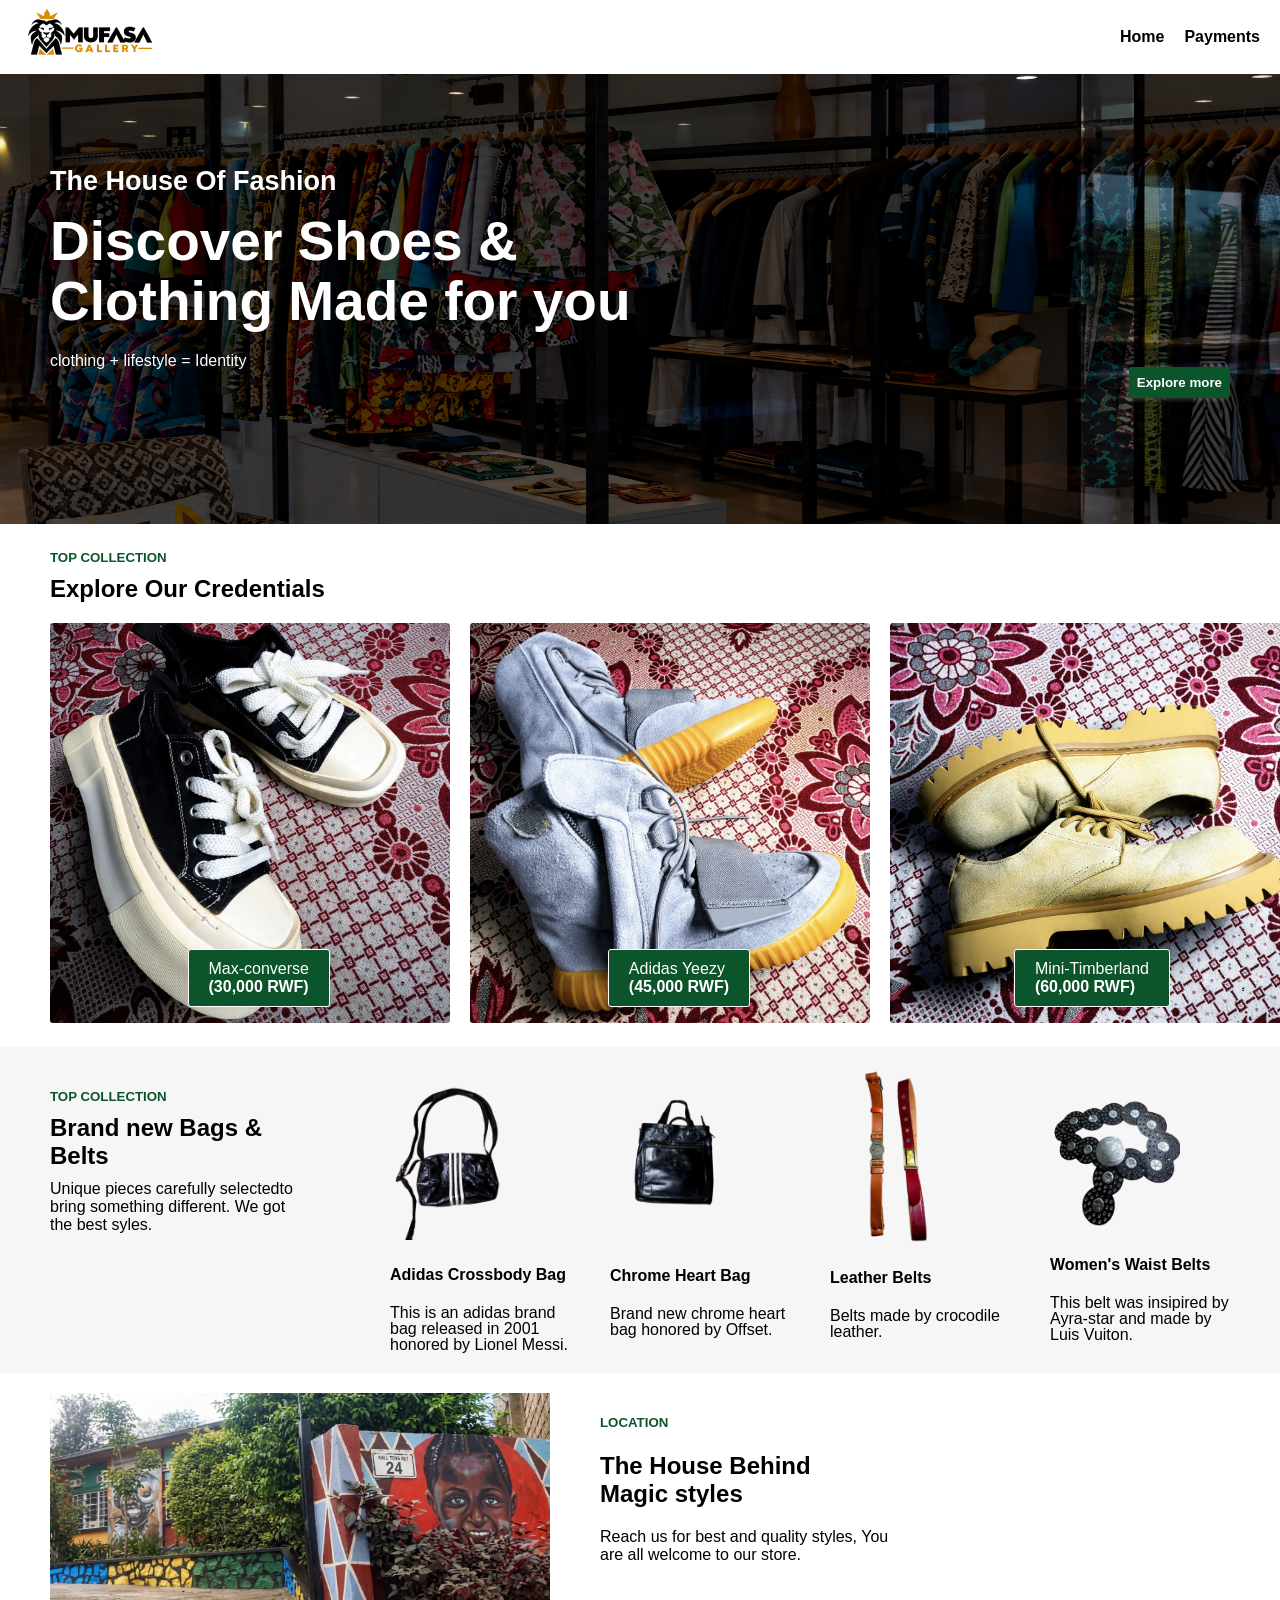
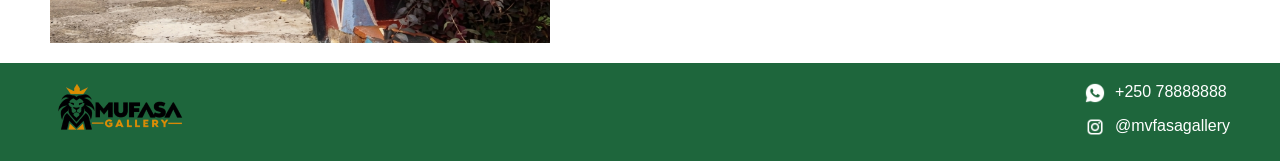
==== index.html @ 7f9b9908 "added new link" ====
<!doctype html>
<html>
  <head>
    <title>Mufasa Store</title>

    <link rel="stylesheet" href="styles.css" />
  </head>

  <body>
    <header>
      <div class="logo">
        <a href="https://html-css-project-orpin.vercel.app/"
          ><img src="./Images/Logo.png" alt=""
        /></a>
      </div>
      <div class="navs">
        <p class="nav">Home</p>
        <p class="nav">Payments</p>
      </div>
    </header>

    <main>
      <section>
        <div class="home-pic">
          <img src="./Images/Clothing store.png" alt="" />

          <div class="home-pic-description">
            <h3>The House Of Fashion</h3>
            <h1>Discover Shoes &amp; Clothing Made for you</h1>
            <p>clothing &#43; lifestyle &#61; Identity</p>
          </div>
          <div class="explore">
            <button class="explore-button">Explore more</button>
          </div>
        </div>
      </section>

      <section>
        <div class="top-collection">
          <h5>TOP COLLECTION</h5>
          <h2>Explore Our Credentials</h2>
        </div>
        <div class="credentials-grid">
          <div class="credentials">
            <img src="./Images/big converse.jpeg" alt="" />
            <div class="credentials-details">
              <p>Max-converse</p>
              <p><strong>(30,000 RWF)</strong></p>
            </div>
          </div>
          <div class="credentials">
            <img src="./Images/Busta.jpeg" alt="" />
            <div class="credentials-details">
              <p>Adidas Yeezy</p>
              <p><strong>(45,000 RWF)</strong></p>
            </div>
          </div>
          <div class="credentials">
            <img src="./Images/Mini timber.jpeg" alt="" />
            <div class="credentials-details">
              <p>Mini-Timberland</p>
              <p><strong>(60,000 RWF)</strong></p>
            </div>
          </div>
        </div>
      </section>

      <section>
        <div class="classic">
          <div class="classic-collection">
            <h5>TOP COLLECTION</h5>
            <h2>Brand new Bags &amp; Belts</h2>
            <p>
              Unique pieces carefully selectedto bring something different. We
              got the best syles.
            </p>
          </div>
          <div class="classic-items-div">
            <div class="classic-items">
              <img src="./Images/adidas_bag.png" alt="" />
              <h4>Adidas Crossbody Bag</h4>
              <p>
                This is an adidas brand bag released in 2001 honored by Lionel
                Messi.
              </p>
            </div>
            <div class="classic-items">
              <img src="./Images/Chromeheart-.png" alt="" />
              <h4>Chrome Heart Bag</h4>
              <p>Brand new chrome heart bag honored by Offset.</p>
            </div>
            <div class="classic-items">
              <img src="./Images/Belts-.png" alt="" />
              <h4>Leather Belts</h4>
              <p>Belts made by crocodile leather.</p>
            </div>
            <div class="classic-items">
              <img src="./Images/Girls_centure.png" alt="" />
              <h4>Women's Waist Belts</h4>
              <p>
                This belt was insipired by Ayra-star and made by Luis Vuiton.
              </p>
            </div>
          </div>
        </div>
      </section>

      <section>
        <div class="location">
          <img src="./Images/Mufasa-store.jpeg" alt="" />

          <div class="location-description">
            <h5>LOCATION</h5>
            <h2>The House Behind Magic styles</h2>
            <p>
              Reach us for best and quality styles, You are all welcome to our
              store.
            </p>
          </div>
        </div>
      </section>
    </main>

    <footer>
      <div class="footer">
        <a href="#top"><img src="./Images/Logo.png" alt="" /></a>
        <div class="contact">
          <div class="icon">
            <a href="https://wa.me/250791396758" target="_blank"
              ><img src="./Images/icons/whatsapp-icon.png" alt=""
            /></a>
            <a href="https://wa.me/250791396758" target="_blank"
              ><p>&#43;250 78888888</p></a
            >
          </div>
          <div class="icon">
            <a
              href="https://www.instagram.com/mufasagallery?utm_source=ig_web_button_share_sheet&psln=ZDNlZDc0MzIxNw=="
              target="_blank"
            >
              <img src="./Images/icons/instagram-icon.png" alt=""
            /></a>
            <a
              href="https://www.instagram.com/mufasagallery?utm_source=ig_web_button_share_sheet&psln=ZDNlZDc0MzIxNw=="
              target="_blank"
              ><p>&#64;mvfasagallery</p></a
            >
          </div>
        </div>
      </div>
    </footer>
  </body>
</html>
---- styles.css ----
body {
  margin: 0;
  font-family: Arial;
}
P {
  margin: 0;
}

@keyframes fadeIn {
  from {
    opacity: 0;
    transform: translateY(15px);
  }
  to {
    opacity: 1;
    transform: translateY(0);
  }
}

header {
  display: flex;
  justify-content: space-between;
  align-items: center;
}
.logo {
  margin-left: 20px;
}

.navs {
  font-weight: bold;
  display: flex;
  justify-content: space-between;
  gap: 20px;
  margin-right: 20px;
  font-size: 18 px;
}
.nav:hover,
.nav:focus-visible {
  cursor: pointer;
  color: #0c552b;
}
.nav:active {
  color: #468560;
}

.home-pic {
  position: relative;
}
.home-pic img {
  width: 100%;
  height: 450px;
}
.home-pic-description {
  color: #fff;
  max-width: 50%;
  position: absolute;
  top: 50px;
  left: 50px;
  line-height: 60px;
}
.home-pic-description h1 {
  font-size: 55px;
  margin: 0;
  opacity: 0;
  animation: fadeIn 0.8s ease-out 0.7s forwards;
}

.home-pic-description h3 {
  font-size: 27px;
  margin-bottom: 0;
  opacity: 0;
  animation: fadeIn 0.8s ease-out 0.5s forwards;
}

.home-pic-description p {
  font-size: 16px;
  opacity: 0;
  animation: fadeIn 0.8s ease-out 0.9s forwards;
}

.explore {
  position: absolute;
  bottom: 130px;
  right: 50px;
}
.explore-button {
  background-color: #0c552b;
  font-weight: bold;
  color: #fff;
  border: none;
  border-radius: 3px;
  padding: 8px;
  box-shadow: -3px 3px 3px rgba(247, 245, 245, 0.15);
  cursor: pointer;
  opacity: 0;
  animation: fadeIn 0.8s ease-out 1.1s forwards;
}
.explore-button:hover,
.explore-button:focus-visible {
  color: #175832;
  background-color: #c4c2c2;
  box-shadow: 0 0 0 rgba(0, 0, 0, 0);
  transition: 0.3s ease;
}
.explore-button:active {
  opacity: 0.6;
}

.top-collection {
  margin-left: 50px;
  max-width: 280px;
}
.top-collection h5 {
  color: #0c552b;
  margin-bottom: 10px;
}

.top-collection h2 {
  margin-top: 0;
}

.credentials-grid {
  margin: 0 50px;
  display: grid;
  min-width: none;
  grid-template-columns: 1fr 1fr 1fr;
  gap: 20px;
}
.credentials img {
  width: 400px;
  height: 400px;
  border-radius: 3px;
}
.credentials {
  position: relative;
  margin-bottom: 20px;
}
.credentials-details {
  position: absolute;
  bottom: 20px;
  right: 120px;
  background-color: #0c552b;
  color: #fff;
  padding: 10px 20px;
  border: 1px solid #fff;
  border-radius: 3px;
}

.classic {
  background-color: #f7f6f6;
  display: flex;
  justify-content: space-between;
  padding: 20px 0;
}
.classic-collection {
  max-width: 250px;
  margin-left: 50px;
}
.classic-collection h5 {
  color: #0c552b;
  margin-bottom: 10px;
}
.classic-collection h2 {
  margin-top: 0;
  margin-bottom: 10px;
}
.classic-items-div {
  display: flex;
  justify-content: space-between;
  margin: 0 50px;
  gap: 40px;
}

.classic-items p {
  max-width: 180px;
  line-height: 16px;
}
.classic-items img {
  width: 130px;
}

.location {
  margin: 20px 50px 0 50px;
  display: flex;
  gap: 50px;
}
.location img {
  width: 500px;
  height: 250px;
}
.location-description h2 {
  max-width: 250px;
}
.location-description h5 {
  color: #0c552b;
}
.location-description p {
  max-width: 300px;
}

.footer {
  background-color: #1e663c;
  color: #fff;
  display: flex;
  justify-content: space-between;
  align-items: center;
  margin-top: 20px;
  padding: 10px 50px;
  gap: 20px;
}

.icon img {
  width: 20px;
}
.icon {
  display: flex;
  gap: 10px;
  margin: 10px 0;
}
a {
  color: #fff;
  text-decoration: none;
}
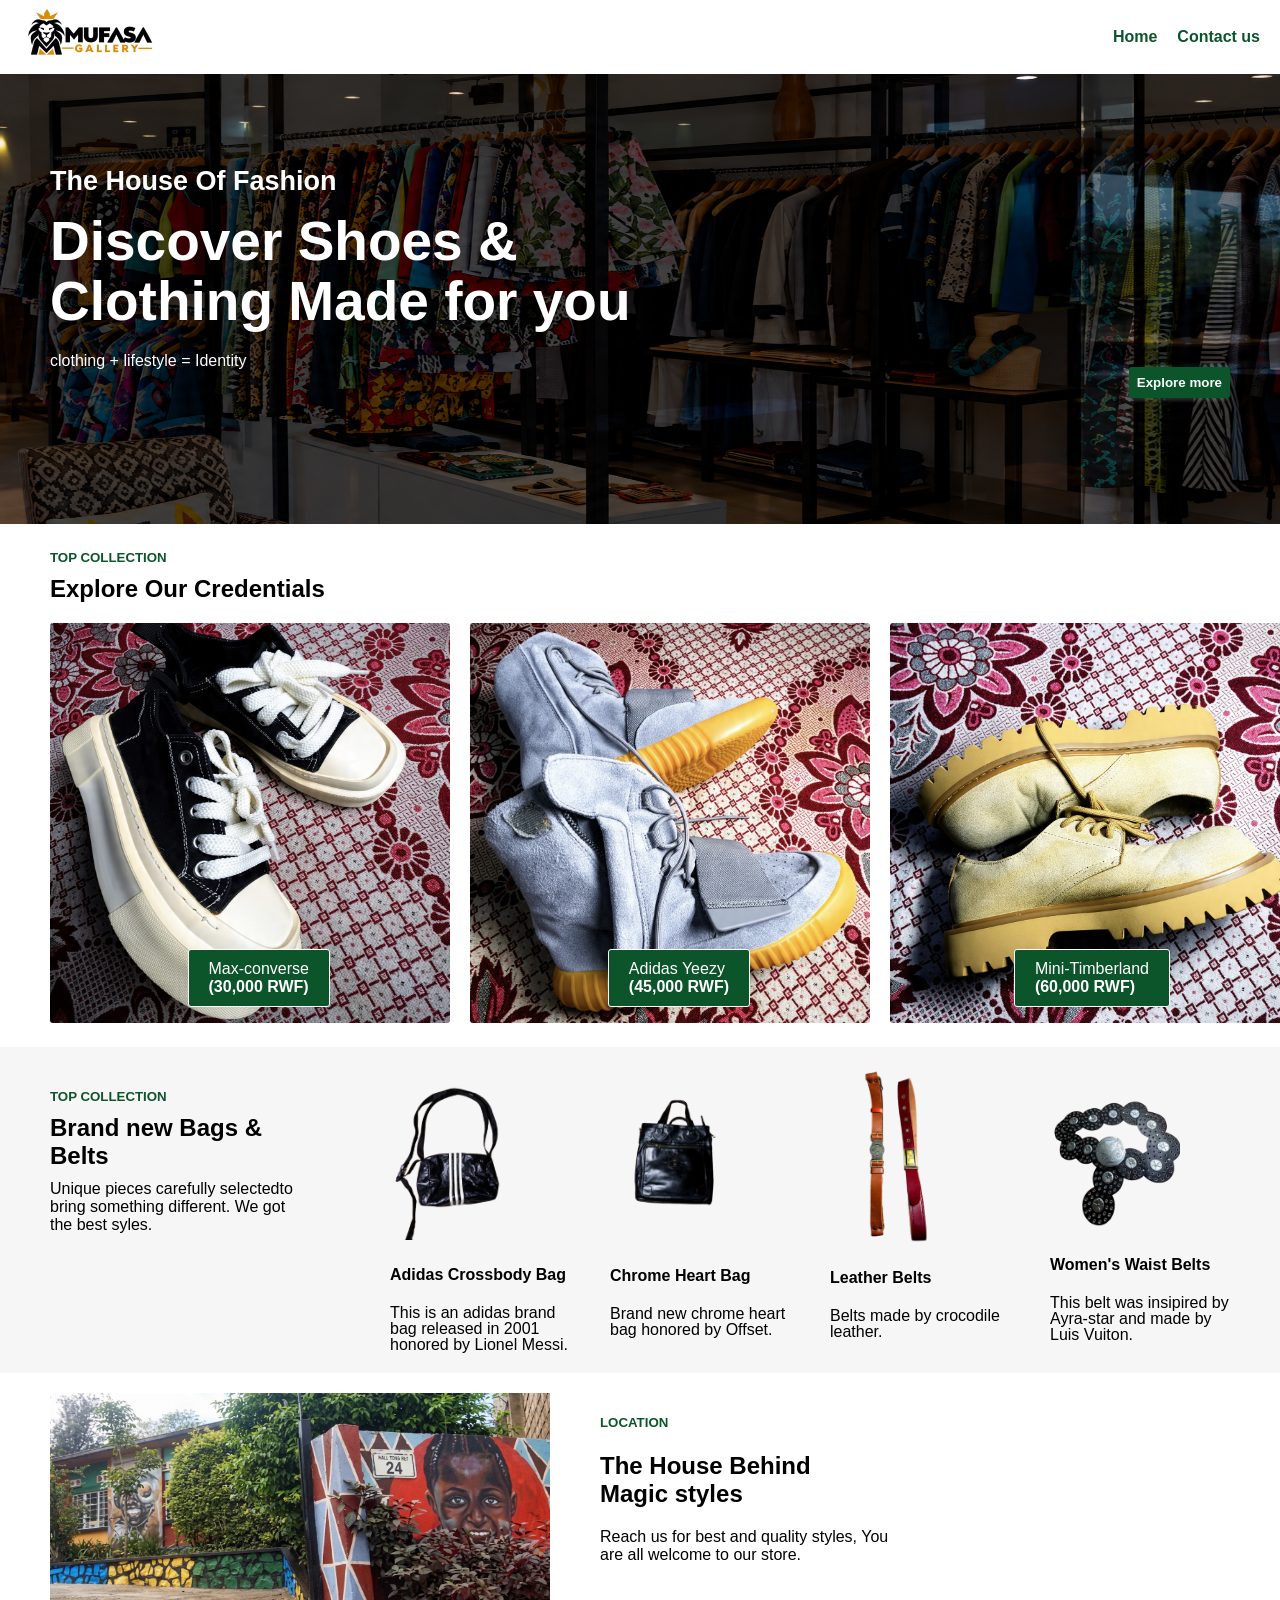
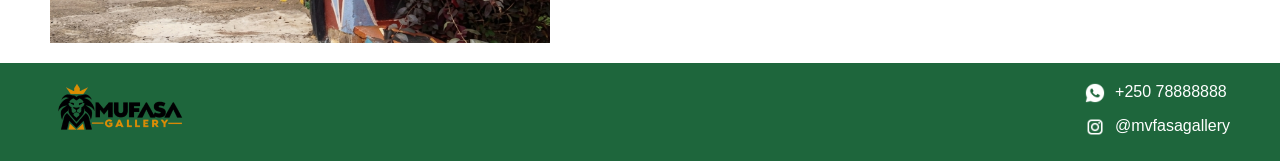
==== commit 18b42d00: "adding links" ====
--- a/index.html
+++ b/index.html
@@ -13,9 +13,11 @@
           ><img src="./Images/Logo.png" alt=""
         /></a>
       </div>
-      <div class="navs">
-        <p class="nav">Home</p>
-        <p class="nav">Payments</p>
+      <div class="navs" id="nav">
+        <a href="https://html-css-project-orpin.vercel.app/"
+          ><p class="nav">Home</p></a
+        >
+        <a href="#contact-us"><p class="nav">Contact us</p></a>
       </div>
     </header>
 
@@ -124,7 +126,8 @@
     <footer>
       <div class="footer">
         <a href="#top"><img src="./Images/Logo.png" alt="" /></a>
-        <div class="contact">
+
+        <div class="contact" id="contact-us">
           <div class="icon">
             <a href="https://wa.me/250791396758" target="_blank"
               ><img src="./Images/icons/whatsapp-icon.png" alt=""
--- a/styles.css
+++ b/styles.css
@@ -6,6 +6,10 @@
   margin: 0;
 }
 
+a {
+  text-decoration: none;
+  color: #fff;
+}
 @keyframes fadeIn {
   from {
     opacity: 0;
@@ -34,6 +38,9 @@
   margin-right: 20px;
   font-size: 18 px;
 }
+#nav a {
+  color: #0c552b;
+}
 .nav:hover,
 .nav:focus-visible {
   cursor: pointer;
@@ -208,6 +215,9 @@
   padding: 10px 50px;
   gap: 20px;
 }
+.footer img {
+  cursor: pointer;
+}
 
 .icon img {
   width: 20px;
@@ -217,7 +227,3 @@
   gap: 10px;
   margin: 10px 0;
 }
-a {
-  color: #fff;
-  text-decoration: none;
-}
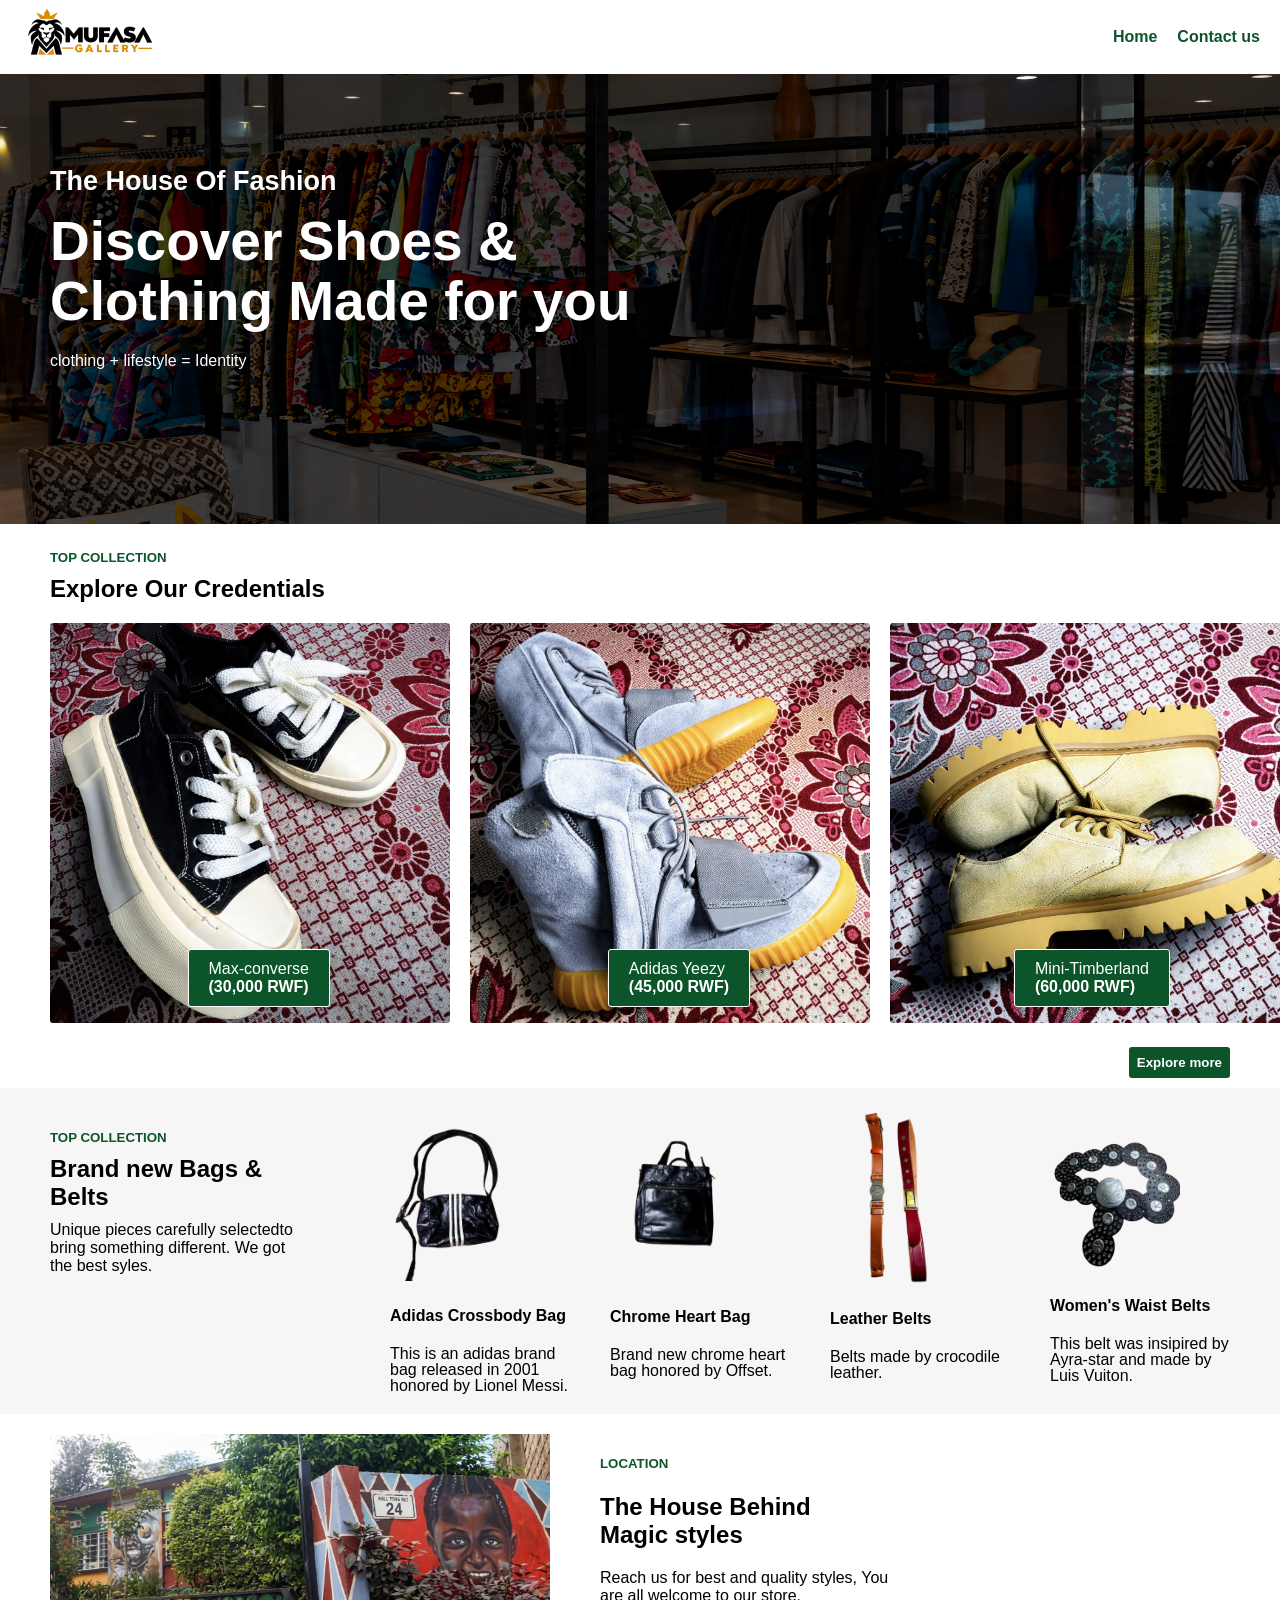
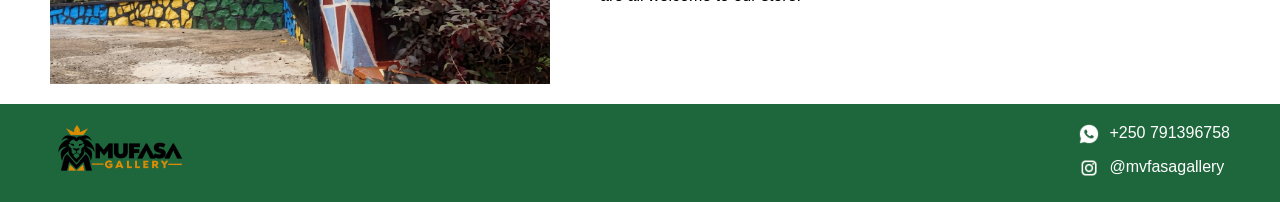
==== commit 0b5543c2: "explore-button changed position" ====
--- a/index.html
+++ b/index.html
@@ -13,7 +13,7 @@
           ><img src="./Images/Logo.png" alt=""
         /></a>
       </div>
-      <div class="navs" id="nav">
+      <div class="navs">
         <a href="https://html-css-project-orpin.vercel.app/"
           ><p class="nav">Home</p></a
         >
@@ -30,9 +30,6 @@
             <h3>The House Of Fashion</h3>
             <h1>Discover Shoes &amp; Clothing Made for you</h1>
             <p>clothing &#43; lifestyle &#61; Identity</p>
-          </div>
-          <div class="explore">
-            <button class="explore-button">Explore more</button>
           </div>
         </div>
       </section>
@@ -64,6 +61,9 @@
               <p><strong>(60,000 RWF)</strong></p>
             </div>
           </div>
+        </div>
+        <div class="explore">
+          <button class="explore-button">Explore more</button>
         </div>
       </section>
 
@@ -133,7 +133,7 @@
               ><img src="./Images/icons/whatsapp-icon.png" alt=""
             /></a>
             <a href="https://wa.me/250791396758" target="_blank"
-              ><p>&#43;250 78888888</p></a
+              ><p>&#43;250 791396758</p></a
             >
           </div>
           <div class="icon">
--- a/styles.css
+++ b/styles.css
@@ -9,6 +9,13 @@
 a {
   text-decoration: none;
   color: #fff;
+}
+a:hover {
+  opacity: 0.8;
+  transition: 0.3s ease;
+}
+a:active {
+  opacity: 0.6;
 }
 @keyframes fadeIn {
   from {
@@ -38,12 +45,10 @@
   margin-right: 20px;
   font-size: 18 px;
 }
-#nav a {
-  color: #0c552b;
-}
-.nav:hover,
-.nav:focus-visible {
-  cursor: pointer;
+.navs a {
+  color: #0c552b;
+}
+.navs:hover {
   color: #0c552b;
 }
 .nav:active {
@@ -86,9 +91,13 @@
 }
 
 .explore {
-  position: absolute;
+  /* position: absolute;
   bottom: 130px;
-  right: 50px;
+  right: 50px; */
+  display: flex;
+  justify-content: flex-end;
+  margin-right: 50px;
+  margin-bottom: 10px;
 }
 .explore-button {
   background-color: #0c552b;
@@ -99,8 +108,8 @@
   padding: 8px;
   box-shadow: -3px 3px 3px rgba(247, 245, 245, 0.15);
   cursor: pointer;
-  opacity: 0;
-  animation: fadeIn 0.8s ease-out 1.1s forwards;
+  /* opacity: 0; */
+  /* animation: fadeIn 0.8s ease-out 1.1s forwards; */
 }
 .explore-button:hover,
 .explore-button:focus-visible {
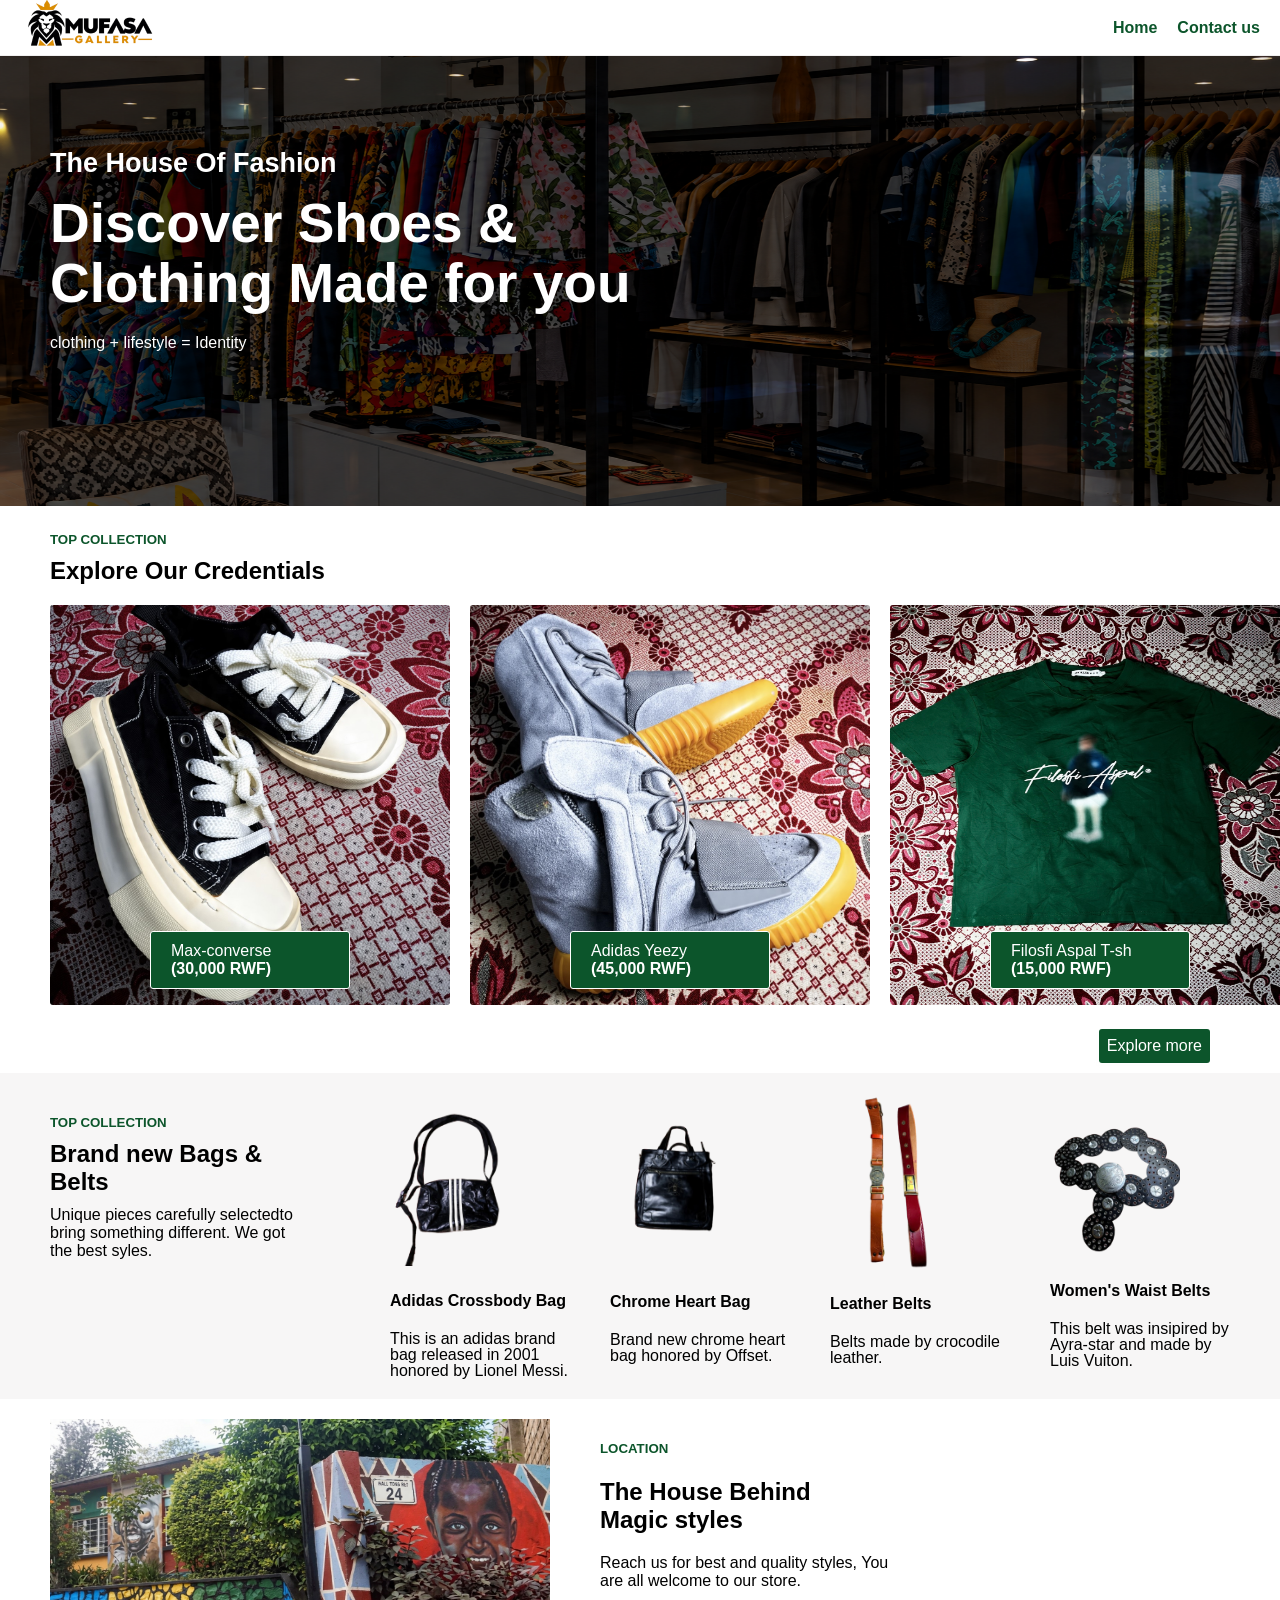
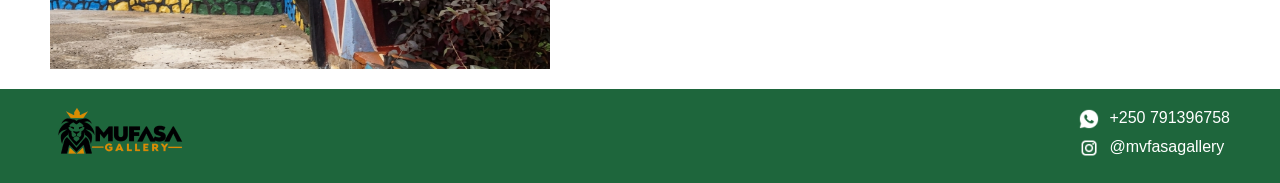
==== commit dda93fd2: "added new pages" ====
--- a/index.html
+++ b/index.html
@@ -4,6 +4,7 @@
     <title>Mufasa Store</title>
 
     <link rel="stylesheet" href="styles.css" />
+    <link rel="stylesheet" href="general.css" />
   </head>
 
   <body>
@@ -55,15 +56,15 @@
             </div>
           </div>
           <div class="credentials">
-            <img src="./Images/Mini timber.jpeg" alt="" />
+            <img src="./Images/Green Tshirt.jpeg" alt="" />
             <div class="credentials-details">
-              <p>Mini-Timberland</p>
-              <p><strong>(60,000 RWF)</strong></p>
+              <p>Filosfi Aspal T-sh</p>
+              <p><strong>(15,000 RWF)</strong></p>
             </div>
           </div>
         </div>
         <div class="explore">
-          <button class="explore-button">Explore more</button>
+          <a href="stock.html" class="explore-button">Explore more</a>
         </div>
       </section>
 
--- a/styles.css
+++ b/styles.css
@@ -1,22 +1,3 @@
-body {
-  margin: 0;
-  font-family: Arial;
-}
-P {
-  margin: 0;
-}
-
-a {
-  text-decoration: none;
-  color: #fff;
-}
-a:hover {
-  opacity: 0.8;
-  transition: 0.3s ease;
-}
-a:active {
-  opacity: 0.6;
-}
 @keyframes fadeIn {
   from {
     opacity: 0;
@@ -26,33 +7,6 @@
     opacity: 1;
     transform: translateY(0);
   }
-}
-
-header {
-  display: flex;
-  justify-content: space-between;
-  align-items: center;
-}
-.logo {
-  margin-left: 20px;
-}
-
-.navs {
-  font-weight: bold;
-  display: flex;
-  justify-content: space-between;
-  gap: 20px;
-  margin-right: 20px;
-  font-size: 18 px;
-}
-.navs a {
-  color: #0c552b;
-}
-.navs:hover {
-  color: #0c552b;
-}
-.nav:active {
-  color: #468560;
 }
 
 .home-pic {
@@ -96,24 +50,23 @@
   right: 50px; */
   display: flex;
   justify-content: flex-end;
-  margin-right: 50px;
+  margin-right: 70px;
   margin-bottom: 10px;
 }
 .explore-button {
   background-color: #0c552b;
-  font-weight: bold;
+  /* font-weight: bold; */
   color: #fff;
   border: none;
   border-radius: 3px;
   padding: 8px;
   box-shadow: -3px 3px 3px rgba(247, 245, 245, 0.15);
   cursor: pointer;
-  /* opacity: 0; */
-  /* animation: fadeIn 0.8s ease-out 1.1s forwards; */
 }
 .explore-button:hover,
 .explore-button:focus-visible {
   color: #175832;
+  font-weight: bold;
   background-color: #c4c2c2;
   box-shadow: 0 0 0 rgba(0, 0, 0, 0);
   transition: 0.3s ease;
@@ -154,7 +107,9 @@
 .credentials-details {
   position: absolute;
   bottom: 20px;
-  right: 120px;
+  right: 0;
+  left: 0;
+  margin: 0 100px;
   background-color: #0c552b;
   color: #fff;
   padding: 10px 20px;
@@ -213,26 +168,3 @@
 .location-description p {
   max-width: 300px;
 }
-
-.footer {
-  background-color: #1e663c;
-  color: #fff;
-  display: flex;
-  justify-content: space-between;
-  align-items: center;
-  margin-top: 20px;
-  padding: 10px 50px;
-  gap: 20px;
-}
-.footer img {
-  cursor: pointer;
-}
-
-.icon img {
-  width: 20px;
-}
-.icon {
-  display: flex;
-  gap: 10px;
-  margin: 10px 0;
-}
--- a/general.css
+++ b/general.css
@@ -0,0 +1,72 @@
+body {
+  margin: 0;
+  font-family: Arial;
+}
+P {
+  margin: 0;
+}
+
+a {
+  text-decoration: none;
+  color: #fff;
+}
+a:hover {
+  opacity: 0.8;
+  transition: 0.3s ease;
+}
+a:active {
+  opacity: 0.6;
+}
+
+header {
+  display: flex;
+  justify-content: space-between;
+  align-items: center;
+  border-bottom: 1px solid #f0efef;
+  /* box-shadow: ; */
+  height: 55px;
+}
+.logo {
+  margin-left: 20px;
+}
+
+.navs {
+  font-weight: bold;
+  display: flex;
+  justify-content: space-between;
+  gap: 20px;
+  margin-right: 20px;
+  font-size: 18 px;
+}
+.navs a {
+  color: #0c552b;
+}
+.navs:hover {
+  color: #0c552b;
+}
+.nav:active {
+  color: #468560;
+}
+
+.footer {
+  background-color: #1e663c;
+  color: #fff;
+  display: flex;
+  justify-content: space-between;
+  align-items: center;
+  margin-top: 20px;
+  padding: 10px 50px;
+  gap: 20px;
+}
+.footer img {
+  cursor: pointer;
+}
+
+.icon img {
+  width: 20px;
+}
+.icon {
+  display: flex;
+  gap: 10px;
+  margin: 5px 0;
+}
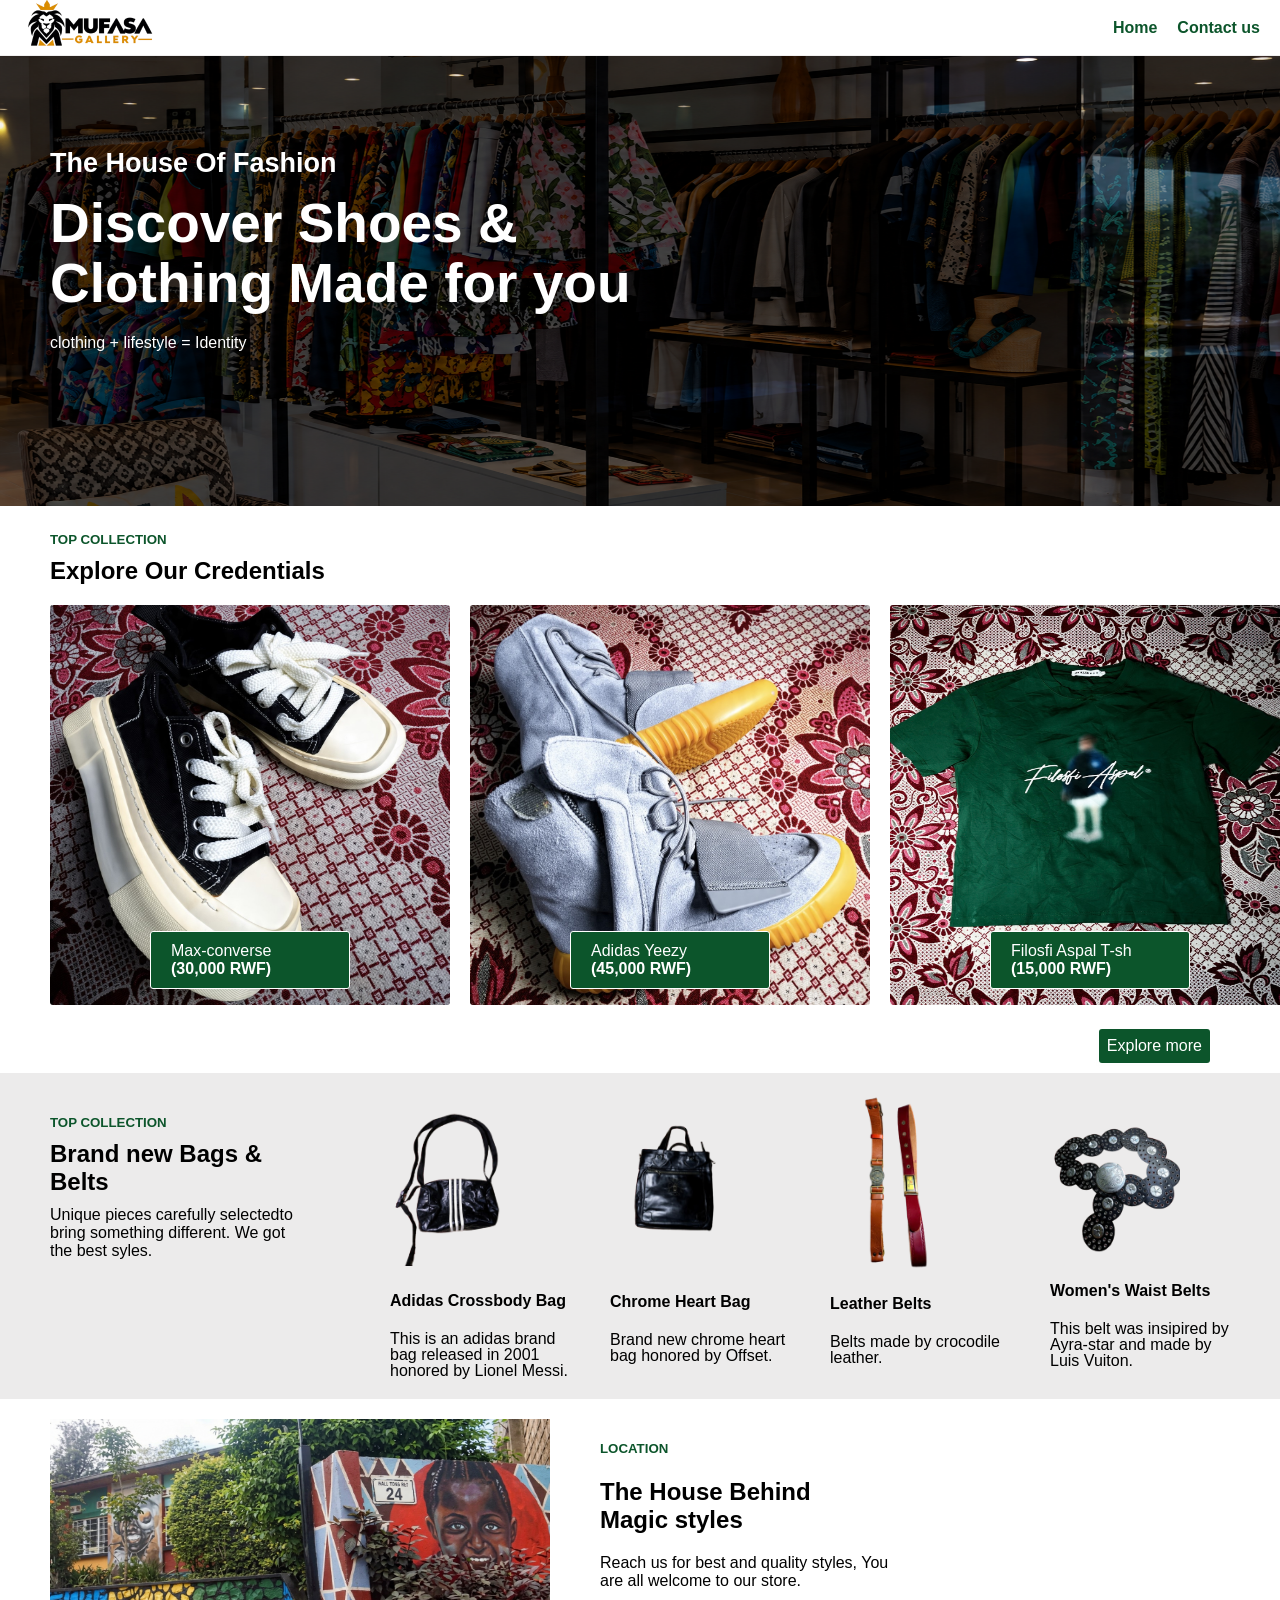
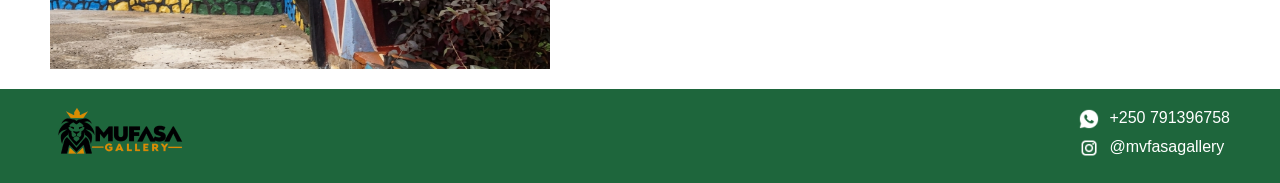
==== commit 8288784b: "renamed some files" ====
--- a/index.html
+++ b/index.html
@@ -10,14 +10,10 @@
   <body>
     <header>
       <div class="logo">
-        <a href="https://html-css-project-orpin.vercel.app/"
-          ><img src="./Images/Logo.png" alt=""
-        /></a>
+        <a href="index.html"><img src="./Images/Logo.png" alt="" /></a>
       </div>
       <div class="navs">
-        <a href="https://html-css-project-orpin.vercel.app/"
-          ><p class="nav">Home</p></a
-        >
+        <a href="index.html"><p class="nav">Home</p></a>
         <a href="#contact-us"><p class="nav">Contact us</p></a>
       </div>
     </header>
@@ -64,7 +60,7 @@
           </div>
         </div>
         <div class="explore">
-          <a href="stock.html" class="explore-button">Explore more</a>
+          <a href="store.html" class="explore-button">Explore more</a>
         </div>
       </section>
 
--- a/styles.css
+++ b/styles.css
@@ -118,7 +118,7 @@
 }
 
 .classic {
-  background-color: #f7f6f6;
+  background-color: #ecebeb;
   display: flex;
   justify-content: space-between;
   padding: 20px 0;
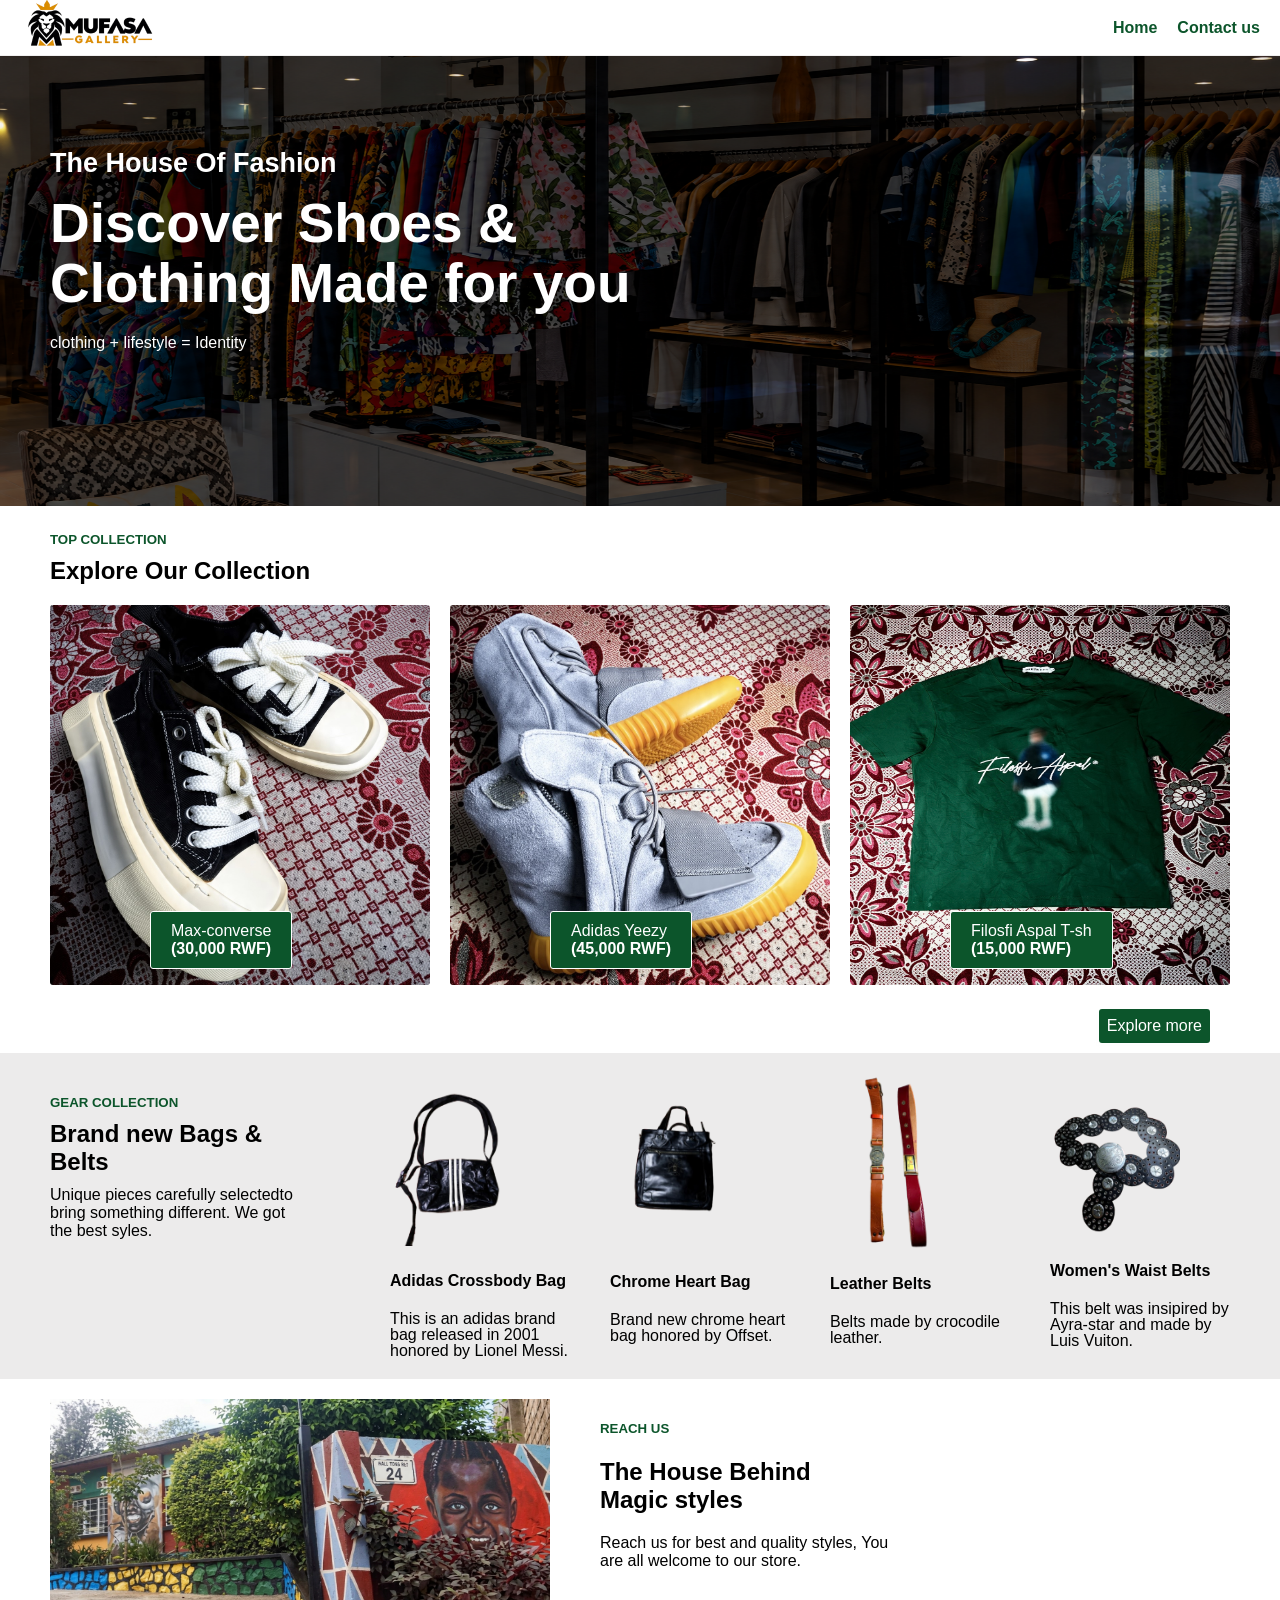
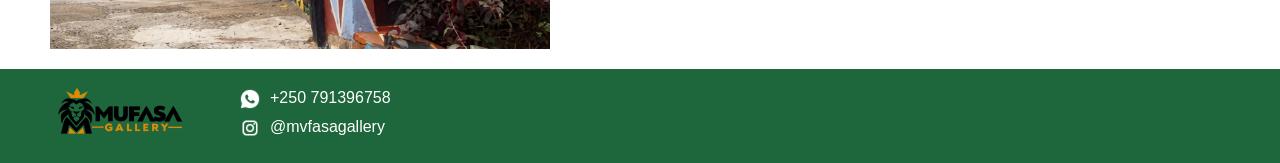
==== commit ee5b2a5e: "modified h2s" ====
--- a/index.html
+++ b/index.html
@@ -34,7 +34,7 @@
       <section>
         <div class="top-collection">
           <h5>TOP COLLECTION</h5>
-          <h2>Explore Our Credentials</h2>
+          <h2>Explore Our Collection</h2>
         </div>
         <div class="credentials-grid">
           <div class="credentials">
@@ -67,7 +67,7 @@
       <section>
         <div class="classic">
           <div class="classic-collection">
-            <h5>TOP COLLECTION</h5>
+            <h5>GEAR COLLECTION</h5>
             <h2>Brand new Bags &amp; Belts</h2>
             <p>
               Unique pieces carefully selectedto bring something different. We
@@ -109,7 +109,7 @@
           <img src="./Images/Mufasa-store.jpeg" alt="" />
 
           <div class="location-description">
-            <h5>LOCATION</h5>
+            <h5>REACH US</h5>
             <h2>The House Behind Magic styles</h2>
             <p>
               Reach us for best and quality styles, You are all welcome to our
--- a/styles.css
+++ b/styles.css
@@ -18,7 +18,7 @@
 }
 .home-pic-description {
   color: #fff;
-  max-width: 50%;
+  max-width: 600px;
   position: absolute;
   top: 50px;
   left: 50px;
@@ -95,14 +95,19 @@
   grid-template-columns: 1fr 1fr 1fr;
   gap: 20px;
 }
+
 .credentials img {
-  width: 400px;
-  height: 400px;
+  width: 100%;
+  max-width: 400px;
+  max-height: auto;
+  aspect-ratio: 1 / 1;
   border-radius: 3px;
 }
 .credentials {
   position: relative;
   margin-bottom: 20px;
+  width: fit-content;
+  max-width: 100%;
 }
 .credentials-details {
   position: absolute;
@@ -115,12 +120,26 @@
   padding: 10px 20px;
   border: 1px solid #fff;
   border-radius: 3px;
+  width: fit-content;
+}
+
+@media (width<1100px) {
+  .credentials-grid {
+    grid-template-columns: 1fr 1fr;
+  }
+}
+
+@media (width < 676px) {
+  .credentials-grid {
+    grid-template-columns: 1fr;
+  }
 }
 
 .classic {
   background-color: #ecebeb;
   display: flex;
   justify-content: space-between;
+  flex-wrap: wrap;
   padding: 20px 0;
 }
 .classic-collection {
@@ -138,6 +157,7 @@
 .classic-items-div {
   display: flex;
   justify-content: space-between;
+  flex-wrap: wrap;
   margin: 0 50px;
   gap: 40px;
 }
@@ -153,10 +173,12 @@
 .location {
   margin: 20px 50px 0 50px;
   display: flex;
+  flex-wrap: wrap-reverse;
   gap: 50px;
 }
 .location img {
-  width: 500px;
+  width: 100%;
+  max-width: 500px;
   height: 250px;
 }
 .location-description h2 {
--- a/general.css
+++ b/general.css
@@ -52,11 +52,11 @@
   background-color: #1e663c;
   color: #fff;
   display: flex;
-  justify-content: space-between;
+  /* justify-content: space-between; */
   align-items: center;
   margin-top: 20px;
   padding: 10px 50px;
-  gap: 20px;
+  gap: 50px;
 }
 .footer img {
   cursor: pointer;
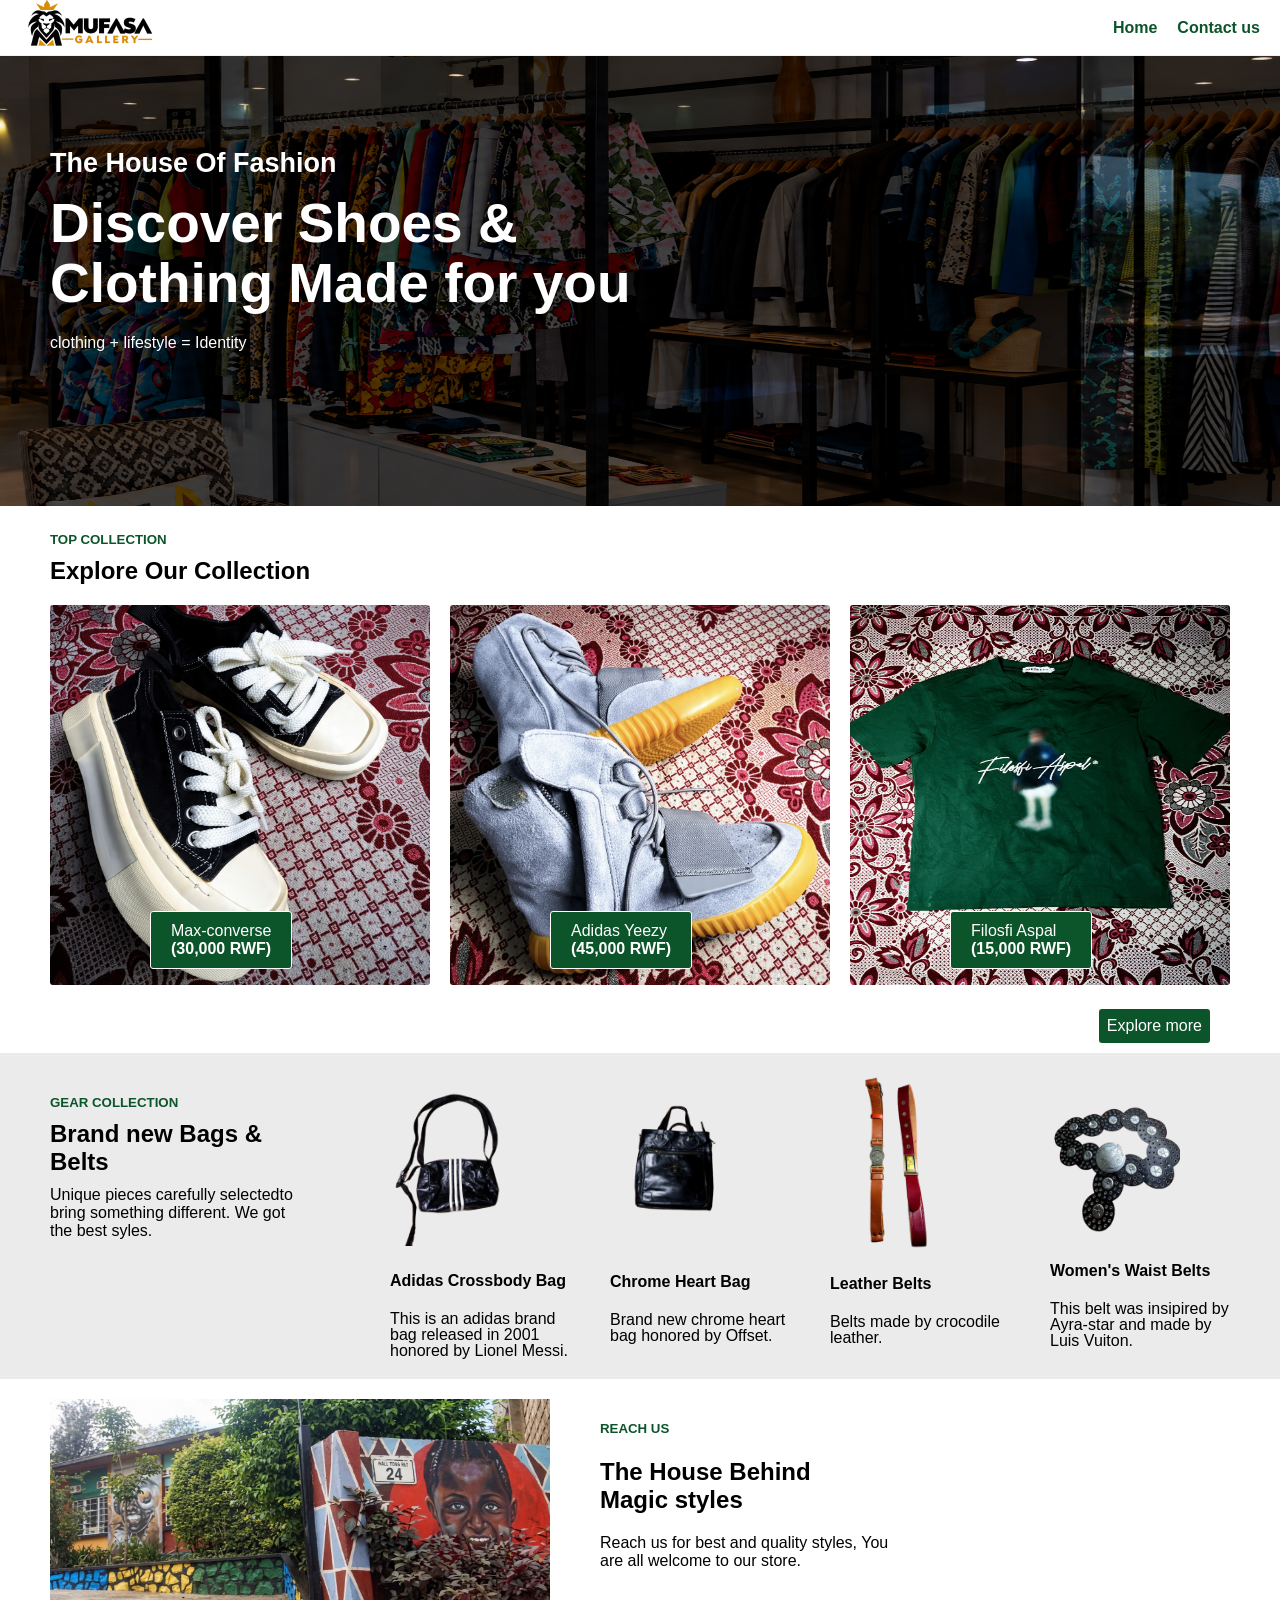
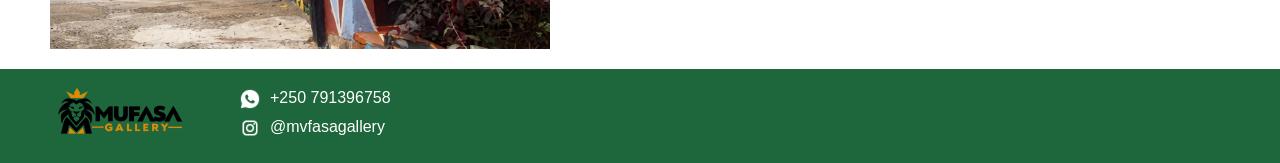
==== commit 36d7f0d1: "changed green tshirt name" ====
--- a/index.html
+++ b/index.html
@@ -54,7 +54,7 @@
           <div class="credentials">
             <img src="./Images/Green Tshirt.jpeg" alt="" />
             <div class="credentials-details">
-              <p>Filosfi Aspal T-sh</p>
+              <p>Filosfi Aspal</p>
               <p><strong>(15,000 RWF)</strong></p>
             </div>
           </div>
